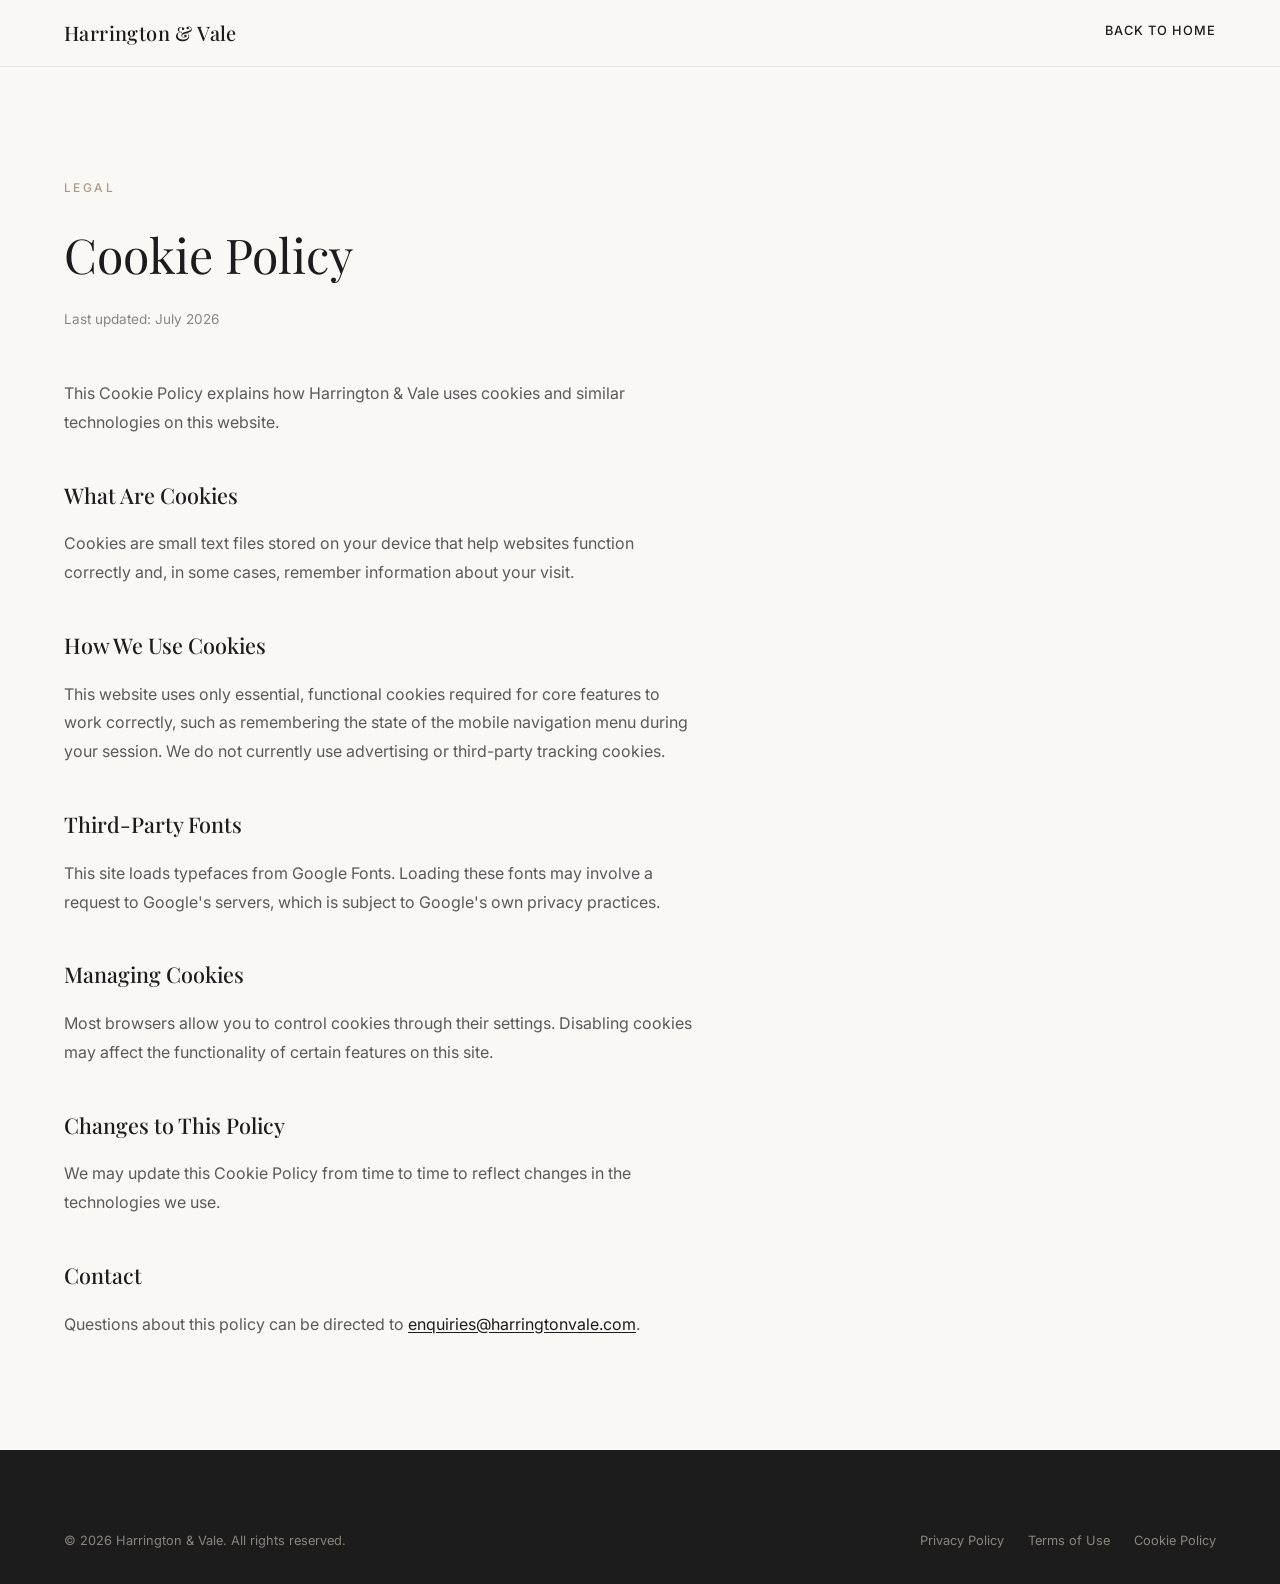
==== cookies.html @ ff59004f "update" ====
<!DOCTYPE html>
<html lang="en">
<head>
    <meta charset="UTF-8">
    <meta name="viewport" content="width=device-width, initial-scale=1.0">
    <title>Cookie Policy — Harrington & Vale</title>
    <meta name="description" content="How Harrington & Vale uses cookies on this website.">
    <link rel="preconnect" href="https://fonts.googleapis.com">
    <link rel="preconnect" href="https://fonts.gstatic.com" crossorigin>
    <link href="https://fonts.googleapis.com/css2?family=Playfair+Display:ital,wght@0,400;0,500;0,600;0,700;1,400;1,500&family=Inter:wght@300;400;500;600&display=swap" rel="stylesheet">
    <link rel="stylesheet" href="styles.css">
</head>
<body>

    <a href="#legal-content" class="skip-link">Skip to content</a>

    <header class="site-header scrolled" style="position: static;">
        <div class="header-inner">
            <a href="index.html" class="wordmark" style="color: var(--color-charcoal);">Harrington & Vale</a>
            <nav class="main-nav">
                <a href="index.html" class="nav-link" style="color: var(--color-charcoal);">Back to Home</a>
            </nav>
        </div>
    </header>

    <main id="legal-content" class="legal-page">
        <div class="container">
            <p class="section-label">Legal</p>
            <h1 class="legal-title">Cookie Policy</h1>
            <p class="legal-updated">Last updated: July 2026</p>

            <div class="legal-body">
                <p>This Cookie Policy explains how Harrington & Vale uses cookies and similar technologies on this website.</p>

                <h2>What Are Cookies</h2>
                <p>Cookies are small text files stored on your device that help websites function correctly and, in some cases, remember information about your visit.</p>

                <h2>How We Use Cookies</h2>
                <p>This website uses only essential, functional cookies required for core features to work correctly, such as remembering the state of the mobile navigation menu during your session. We do not currently use advertising or third-party tracking cookies.</p>

                <h2>Third-Party Fonts</h2>
                <p>This site loads typefaces from Google Fonts. Loading these fonts may involve a request to Google's servers, which is subject to Google's own privacy practices.</p>

                <h2>Managing Cookies</h2>
                <p>Most browsers allow you to control cookies through their settings. Disabling cookies may affect the functionality of certain features on this site.</p>

                <h2>Changes to This Policy</h2>
                <p>We may update this Cookie Policy from time to time to reflect changes in the technologies we use.</p>

                <h2>Contact</h2>
                <p>Questions about this policy can be directed to <a href="mailto:enquiries@harringtonvale.com">enquiries@harringtonvale.com</a>.</p>
            </div>
        </div>
    </main>

    <footer class="site-footer">
        <div class="container">
            <div class="footer-bottom" style="border-top: none; padding-top: 0;">
                <p>&copy; <span id="currentYear">2026</span> Harrington & Vale. All rights reserved.</p>
                <div class="footer-legal">
                    <a href="privacy.html">Privacy Policy</a>
                    <a href="terms.html">Terms of Use</a>
                    <a href="cookies.html">Cookie Policy</a>
                </div>
            </div>
        </div>
    </footer>

    <script>
        document.getElementById('currentYear').textContent = new Date().getFullYear();
    </script>
</body>
</html>
---- styles.css ----
/* ============================================
   HARRINGTON & VALE — STYLESHEET
   ============================================ */

/* ---- CSS Variables ---- */
:root {
    --color-ivory: #FAF8F5;
    --color-cream: #F5F1EB;
    --color-warm-white: #FDFCFA;
    --color-stone: #E8E2D8;
    --color-taupe: #D4CFC6;
    --color-charcoal: #1C1C1C;
    --color-dark: #2A2A2A;
    --color-medium: #5A5A5A;
    --color-light-text: #8A8580;
    --color-accent: #A89B8C;
    --color-accent-muted: #C4B8A8;
    --color-border: #E0DAD2;
    --color-border-light: #EBE6DF;

    --font-serif: 'Playfair Display', Georgia, 'Times New Roman', serif;
    --font-sans: 'Inter', -apple-system, BlinkMacSystemFont, 'Segoe UI', Roboto, sans-serif;

    --transition-fast: 0.2s ease;
    --transition-medium: 0.35s ease;
    --transition-slow: 0.6s cubic-bezier(0.25, 0.46, 0.45, 0.94);
    --transition-reveal: 0.8s cubic-bezier(0.25, 0.46, 0.45, 0.94);

    --container-max: 1280px;
    --container-padding: clamp(1.5rem, 5vw, 4rem);
}

/* ---- Reset & Base ---- */
*, *::before, *::after {
    margin: 0;
    padding: 0;
    box-sizing: border-box;
}

html {
    scroll-behavior: smooth;
    font-size: 16px;
    -webkit-font-smoothing: antialiased;
    -moz-osx-font-smoothing: grayscale;
}

body {
    font-family: var(--font-sans);
    font-weight: 400;
    font-size: 1rem;
    line-height: 1.7;
    color: var(--color-dark);
    background-color: var(--color-ivory);
    overflow-x: hidden;
}

img {
    max-width: 100%;
    height: auto;
    display: block;
}

a {
    color: inherit;
    text-decoration: none;
}

ul, ol {
    list-style: none;
}

button {
    font-family: inherit;
    cursor: pointer;
    border: none;
    background: none;
}

/* ---- Accessibility ---- */
.skip-link {
    position: fixed;
    top: -60px;
    left: 1rem;
    z-index: 2000;
    background: var(--color-charcoal);
    color: var(--color-warm-white);
    padding: 0.85rem 1.5rem;
    font-size: 0.85rem;
    font-weight: 500;
    letter-spacing: 0.05em;
    transition: top var(--transition-fast);
}

.skip-link:focus {
    top: 1rem;
}

a:focus-visible,
button:focus-visible,
input:focus-visible,
select:focus-visible,
textarea:focus-visible {
    outline: 2px solid var(--color-accent);
    outline-offset: 3px;
}

/* ---- Utility ---- */
.container {
    width: 100%;
    max-width: var(--container-max);
    margin: 0 auto;
    padding: 0 var(--container-padding);
}

.reveal {
    opacity: 0;
    transform: translateY(30px);
    transition: opacity var(--transition-reveal), transform var(--transition-reveal);
}

.reveal.visible {
    opacity: 1;
    transform: translateY(0);
}

.section-label {
    font-family: var(--font-sans);
    font-size: 0.75rem;
    font-weight: 500;
    letter-spacing: 0.2em;
    text-transform: uppercase;
    color: var(--color-accent);
    margin-bottom: 1rem;
}

.section-header {
    margin-bottom: 4rem;
}

.section-title {
    font-family: var(--font-serif);
    font-size: clamp(2rem, 4vw, 3rem);
    font-weight: 400;
    line-height: 1.2;
    color: var(--color-charcoal);
}

.section-disclosure {
    font-size: 0.85rem;
    color: var(--color-light-text);
    margin-top: 1rem;
    max-width: 40ch;
}

/* ---- Buttons ---- */
.btn {
    display: inline-flex;
    align-items: center;
    justify-content: center;
    padding: 1rem 2.5rem;
    font-family: var(--font-sans);
    font-size: 0.85rem;
    font-weight: 500;
    letter-spacing: 0.05em;
    text-transform: uppercase;
    transition: all var(--transition-medium);
    cursor: pointer;
}

.btn-primary {
    background-color: var(--color-charcoal);
    color: var(--color-warm-white);
    border: 1px solid var(--color-charcoal);
}

.btn-primary:hover {
    background-color: var(--color-dark);
    transform: translateY(-2px);
}

.btn-secondary {
    background-color: transparent;
    color: var(--color-warm-white);
    border: 1px solid rgba(255,255,255,0.4);
}

.btn-secondary:hover {
    background-color: rgba(255,255,255,0.1);
    border-color: rgba(255,255,255,0.7);
}

.btn-full {
    width: 100%;
}

/* ============================================
   HEADER
   ============================================ */
.site-header {
    position: fixed;
    top: 0;
    left: 0;
    width: 100%;
    z-index: 1000;
    padding: 1.5rem 0;
    transition: all var(--transition-medium);
    background: transparent;
}

.site-header.scrolled {
    background: rgba(250, 248, 245, 0.95);
    backdrop-filter: blur(12px);
    -webkit-backdrop-filter: blur(12px);
    box-shadow: 0 1px 0 var(--color-border-light);
    padding: 1rem 0;
}

.site-header.scrolled .wordmark,
.site-header.scrolled .nav-link {
    color: var(--color-charcoal);
}

.site-header.scrolled .nav-cta {
    border-color: var(--color-charcoal);
    color: var(--color-charcoal);
}

.site-header.scrolled .nav-cta:hover {
    background: var(--color-charcoal);
    color: var(--color-warm-white);
}

.site-header.scrolled .hamburger span {
    background: var(--color-charcoal);
}

.header-inner {
    max-width: var(--container-max);
    margin: 0 auto;
    padding: 0 var(--container-padding);
    display: flex;
    align-items: center;
    justify-content: space-between;
}

.wordmark {
    font-family: var(--font-serif);
    font-size: 1.25rem;
    font-weight: 500;
    color: var(--color-warm-white);
    letter-spacing: 0.02em;
    transition: color var(--transition-medium);
    z-index: 1001;
}

.main-nav {
    display: flex;
    align-items: center;
    gap: 2.5rem;
}

.nav-link {
    font-size: 0.8rem;
    font-weight: 500;
    letter-spacing: 0.08em;
    text-transform: uppercase;
    color: var(--color-warm-white);
    position: relative;
    transition: color var(--transition-medium);
    padding-bottom: 0.25rem;
}

.nav-link::after {
    content: '';
    position: absolute;
    bottom: 0;
    left: 0;
    width: 0;
    height: 1px;
    background: currentColor;
    transition: width var(--transition-medium);
}

.nav-link:hover::after {
    width: 100%;
}

.nav-cta {
    font-size: 0.75rem;
    font-weight: 500;
    letter-spacing: 0.08em;
    text-transform: uppercase;
    color: var(--color-warm-white);
    border: 1px solid rgba(255,255,255,0.4);
    padding: 0.75rem 1.5rem;
    transition: all var(--transition-medium);
}

.nav-cta:hover {
    background: var(--color-warm-white);
    color: var(--color-charcoal);
    border-color: var(--color-warm-white);
}

/* Hamburger */
.hamburger {
    display: none;
    flex-direction: column;
    gap: 5px;
    z-index: 1001;
    padding: 0.5rem;
}

.hamburger span {
    display: block;
    width: 24px;
    height: 1.5px;
    background: var(--color-warm-white);
    transition: all var(--transition-medium);
}

.hamburger.active span:nth-child(1) {
    transform: rotate(45deg) translate(4px, 5px);
}

.hamburger.active span:nth-child(2) {
    opacity: 0;
}

.hamburger.active span:nth-child(3) {
    transform: rotate(-45deg) translate(4px, -5px);
}

/* Mobile Nav */
@media (max-width: 900px) {
    .hamburger {
        display: flex;
    }

    .main-nav {
        position: fixed;
        top: 0;
        right: -100%;
        width: 100%;
        height: 100vh;
        background: var(--color-ivory);
        flex-direction: column;
        justify-content: center;
        align-items: center;
        gap: 2rem;
        transition: right var(--transition-medium);
    }

    .main-nav.open {
        right: 0;
    }

    .main-nav .nav-link {
        color: var(--color-charcoal);
        font-size: 1.1rem;
    }

    .main-nav .nav-cta {
        color: var(--color-charcoal);
        border-color: var(--color-charcoal);
        margin-top: 1rem;
    }
}

/* ============================================
   HERO
   ============================================ */
.hero {
    position: relative;
    min-height: 100vh;
    display: flex;
    align-items: center;
    overflow: hidden;
}

.hero-image {
    position: absolute;
    inset: 0;
    z-index: 0;
}

.hero-image img {
    width: 100%;
    height: 100%;
    object-fit: cover;
    object-position: center;
}

.hero-overlay {
    position: absolute;
    inset: 0;
    background: linear-gradient(
        to right,
        rgba(28, 28, 28, 0.75) 0%,
        rgba(28, 28, 28, 0.5) 50%,
        rgba(28, 28, 28, 0.3) 100%
    );
}

.hero-content {
    position: relative;
    z-index: 1;
    max-width: var(--container-max);
    margin: 0 auto;
    padding: 0 var(--container-padding);
    padding-top: 6rem;
    width: 100%;
}

.hero-label {
    font-size: 0.75rem;
    font-weight: 500;
    letter-spacing: 0.3em;
    text-transform: uppercase;
    color: var(--color-accent-muted);
    margin-bottom: 1.5rem;
}

.hero-headline {
    font-family: var(--font-serif);
    font-size: clamp(2.5rem, 6vw, 5rem);
    font-weight: 400;
    line-height: 1.1;
    color: var(--color-warm-white);
    max-width: 800px;
    margin-bottom: 1.5rem;
}

.hero-headline em {
    font-style: italic;
    color: var(--color-accent-muted);
}

.hero-subtext {
    font-size: 1.1rem;
    font-weight: 300;
    line-height: 1.8;
    color: rgba(255,255,255,0.75);
    max-width: 560px;
    margin-bottom: 2.5rem;
}

.hero-actions {
    display: flex;
    gap: 1rem;
    flex-wrap: wrap;
}

/* ============================================
   FIRM STATEMENT
   ============================================ */
.firm-statement {
    padding: 8rem 0;
    background: var(--color-cream);
}

.statement-grid {
    display: grid;
    grid-template-columns: 1fr 1fr;
    gap: 4rem;
    align-items: start;
}

.statement-text {
    position: relative;
}

.statement-text::before {
    content: '01';
    position: absolute;
    top: -2.5rem;
    left: -0.5rem;
    font-family: var(--font-serif);
    font-size: 9rem;
    font-weight: 400;
    color: var(--color-charcoal);
    opacity: 0.045;
    line-height: 1;
    pointer-events: none;
    z-index: -1;
}

.statement-headline {
    font-family: var(--font-serif);
    font-size: clamp(2rem, 4vw, 3.5rem);
    font-weight: 400;
    line-height: 1.2;
    color: var(--color-charcoal);
    margin-bottom: 2rem;
}

.statement-body p {
    font-size: 1.05rem;
    line-height: 1.8;
    color: var(--color-medium);
    margin-bottom: 1.25rem;
}

.statement-visual {
    position: relative;
    overflow: hidden;
    margin-top: 3rem;
}

.statement-visual img {
    width: 100%;
    height: 100%;
    object-fit: cover;
    aspect-ratio: 4/5;
    transition: transform var(--transition-slow);
}

.statement-visual:hover img {
    transform: scale(1.03);
}

@media (max-width: 900px) {
    .statement-grid {
        grid-template-columns: 1fr;
        gap: 3rem;
    }

    .statement-visual {
        margin-top: 0;
    }

    .statement-visual img {
        aspect-ratio: 16/9;
    }
}

/* ============================================
   PRACTICE AREAS
   ============================================ */
.practice-areas {
    padding: 8rem 0;
    background: var(--color-ivory);
}

.practice-list {
    border-top: 1px solid var(--color-border);
}

.practice-item {
    display: grid;
    grid-template-columns: 60px 1fr 40px;
    gap: 2rem;
    align-items: center;
    padding: 2rem 0;
    border-bottom: 1px solid var(--color-border);
    cursor: pointer;
    transition: all var(--transition-medium);
}

.practice-item:hover {
    padding-left: 1rem;
    background: var(--color-warm-white);
}

.practice-number {
    font-family: var(--font-serif);
    font-size: 0.9rem;
    font-weight: 500;
    color: var(--color-light-text);
    letter-spacing: 0.05em;
}

.practice-content h3 {
    font-family: var(--font-serif);
    font-size: 1.5rem;
    font-weight: 400;
    color: var(--color-charcoal);
    margin-bottom: 0.5rem;
    transition: color var(--transition-medium);
}

.practice-item:hover .practice-content h3 {
    color: var(--color-accent);
}

.practice-content p {
    font-size: 0.95rem;
    color: var(--color-medium);
    line-height: 1.6;
    max-width: 600px;
}

.practice-arrow {
    color: var(--color-light-text);
    transition: all var(--transition-medium);
    opacity: 0;
    transform: translateX(-10px);
}

.practice-item:hover .practice-arrow {
    opacity: 1;
    transform: translateX(0);
    color: var(--color-accent);
}

@media (max-width: 700px) {
    .practice-item {
        grid-template-columns: 40px 1fr;
        gap: 1rem;
    }

    .practice-arrow {
        display: none;
    }
}

/* ============================================
   WHY HARRINGTON & VALE
   ============================================ */
.why-us {
    padding: 9rem 0;
    background: var(--color-charcoal);
}

.why-us .section-label {
    color: var(--color-accent-muted);
}

.why-us .section-title {
    color: var(--color-warm-white);
}

.principles-grid {
    display: grid;
    grid-template-columns: repeat(4, 1fr);
    gap: 3rem;
}

.principle {
    text-align: left;
    padding: 0 2rem 0 0;
    position: relative;
}

.principle:not(:last-child)::after {
    content: '';
    position: absolute;
    right: -1.5rem;
    top: 20%;
    height: 60%;
    width: 1px;
    background: rgba(255, 255, 255, 0.1);
}

.principle-letter {
    display: block;
    font-family: var(--font-serif);
    font-style: italic;
    font-size: clamp(3.5rem, 6vw, 5.5rem);
    font-weight: 400;
    color: var(--color-accent-muted);
    line-height: 1;
    margin-bottom: 1.5rem;
    opacity: 0.85;
}

.principle h3 {
    font-family: var(--font-serif);
    font-size: 1.5rem;
    font-weight: 400;
    color: var(--color-warm-white);
    margin-bottom: 1rem;
}

.principle p {
    font-size: 0.95rem;
    line-height: 1.7;
    color: var(--color-taupe);
}

@media (max-width: 900px) {
    .principles-grid {
        grid-template-columns: repeat(2, 1fr);
        gap: 2rem;
    }

    .principle:not(:last-child)::after {
        display: none;
    }
}

@media (max-width: 600px) {
    .principles-grid {
        grid-template-columns: 1fr;
    }
}

/* ============================================
   ATTORNEYS
   ============================================ */
.attorneys {
    padding: 8rem 0;
    background: var(--color-ivory);
}

.attorneys-grid {
    display: grid;
    grid-template-columns: repeat(4, 1fr);
    gap: 2rem;
}

.attorney-profile {
    text-align: center;
}

.attorney-image {
    overflow: hidden;
    margin-bottom: 1.5rem;
    position: relative;
}

.attorney-image::after {
    content: '';
    position: absolute;
    inset: 0;
    background: linear-gradient(to top, rgba(28,28,28,0.15), transparent 50%);
    opacity: 0;
    transition: opacity var(--transition-medium);
}

.attorney-profile:hover .attorney-image::after {
    opacity: 1;
}

.attorney-image img {
    width: 100%;
    aspect-ratio: 3/4;
    object-fit: cover;
    filter: grayscale(20%);
    transition: all var(--transition-slow);
}

.attorney-profile:hover .attorney-image img {
    filter: grayscale(0%);
    transform: scale(1.03);
}

.attorney-info h3 {
    font-family: var(--font-serif);
    font-size: 1.25rem;
    font-weight: 500;
    color: var(--color-charcoal);
    margin-bottom: 0.25rem;
}

.attorney-position {
    font-size: 0.8rem;
    font-weight: 500;
    letter-spacing: 0.1em;
    text-transform: uppercase;
    color: var(--color-accent);
    margin-bottom: 0.5rem;
}

.attorney-focus {
    font-size: 0.9rem;
    color: var(--color-medium);
}

@media (max-width: 900px) {
    .attorneys-grid {
        grid-template-columns: repeat(2, 1fr);
    }
}

@media (max-width: 500px) {
    .attorneys-grid {
        grid-template-columns: 1fr;
        max-width: 320px;
        margin: 0 auto;
    }
}

/* ============================================
   SELECTED MATTERS
   ============================================ */
.selected-matters {
    padding: 8rem 0;
    background: var(--color-cream);
}

.matters-list {
    display: grid;
    grid-template-columns: repeat(2, 1fr);
    gap: 3rem;
}

.matter {
    padding: 2.5rem;
    background: var(--color-warm-white);
    border: 1px solid var(--color-border-light);
    transition: all var(--transition-medium);
}

.matter:hover {
    border-color: var(--color-border);
    box-shadow: 0 4px 20px rgba(0,0,0,0.04);
    transform: translateY(-4px);
}

.matter-meta {
    display: flex;
    gap: 1rem;
    margin-bottom: 1.25rem;
    align-items: center;
}

.matter-type {
    font-size: 0.7rem;
    font-weight: 500;
    letter-spacing: 0.15em;
    text-transform: uppercase;
    color: var(--color-accent);
    border: 1px solid var(--color-border);
    padding: 0.35rem 0.75rem;
}

.matter-year {
    font-size: 0.8rem;
    color: var(--color-light-text);
}

.matter h3 {
    font-family: var(--font-serif);
    font-size: 1.35rem;
    font-weight: 400;
    color: var(--color-charcoal);
    margin-bottom: 1rem;
    line-height: 1.3;
}

.matter p {
    font-size: 0.95rem;
    line-height: 1.7;
    color: var(--color-medium);
}

@media (max-width: 800px) {
    .matters-list {
        grid-template-columns: 1fr;
    }
}

/* ============================================
   INSIGHTS
   ============================================ */
.insights {
    padding: 8rem 0;
    background: var(--color-ivory);
}

.insights-grid {
    display: grid;
    grid-template-columns: repeat(2, 1fr);
    gap: 2.5rem;
}

.insight-card {
    display: grid;
    grid-template-columns: 200px 1fr;
    gap: 1.5rem;
    background: var(--color-warm-white);
    border: 1px solid var(--color-border-light);
    overflow: hidden;
    transition: all var(--transition-medium);
}

.insight-card:hover {
    border-color: var(--color-border);
    box-shadow: 0 4px 24px rgba(0,0,0,0.04);
}

.insight-image {
    overflow: hidden;
}

.insight-image img {
    width: 100%;
    height: 100%;
    object-fit: cover;
    transition: transform var(--transition-slow);
}

.insight-card:hover .insight-image img {
    transform: scale(1.05);
}

.insight-content {
    padding: 1.5rem 1.5rem 1.5rem 0;
    display: flex;
    flex-direction: column;
    justify-content: center;
}

.insight-category {
    font-size: 0.7rem;
    font-weight: 500;
    letter-spacing: 0.15em;
    text-transform: uppercase;
    color: var(--color-accent);
    margin-bottom: 0.75rem;
}

.insight-content h3 {
    font-family: var(--font-serif);
    font-size: 1.15rem;
    font-weight: 500;
    color: var(--color-charcoal);
    margin-bottom: 0.75rem;
    line-height: 1.3;
}

.insight-content p {
    font-size: 0.9rem;
    line-height: 1.6;
    color: var(--color-medium);
    margin-bottom: 1rem;
}

.insight-link {
    font-size: 0.8rem;
    font-weight: 500;
    letter-spacing: 0.05em;
    text-transform: uppercase;
    color: var(--color-charcoal);
    display: inline-flex;
    align-items: center;
    gap: 0.5rem;
    transition: color var(--transition-medium);
}

.insight-link:hover {
    color: var(--color-accent);
}

.insight-link span {
    transition: transform var(--transition-medium);
}

.insight-link:hover span {
    transform: translateX(4px);
}

@media (max-width: 900px) {
    .insights-grid {
        grid-template-columns: 1fr;
    }

    .insight-card {
        grid-template-columns: 160px 1fr;
    }
}

@media (max-width: 600px) {
    .insight-card {
        grid-template-columns: 1fr;
    }

    .insight-image {
        height: 180px;
    }

    .insight-content {
        padding: 1.5rem;
    }
}

/* ============================================
   TESTIMONIALS
   ============================================ */
.testimonials {
    padding: 8rem 0;
    background: var(--color-stone);
}

.testimonials-slider {
    max-width: 800px;
    margin: 0 auto;
    text-align: center;
}

.testimonials-track {
    position: relative;
    min-height: 280px;
}

.testimonial {
    position: absolute;
    top: 0;
    left: 0;
    width: 100%;
    opacity: 0;
    transform: translateX(30px);
    transition: all var(--transition-slow);
    pointer-events: none;
}

.testimonial.active {
    opacity: 1;
    transform: translateX(0);
    pointer-events: all;
}

.testimonial blockquote {
    font-family: var(--font-serif);
    font-size: clamp(1.25rem, 3vw, 1.75rem);
    font-weight: 400;
    font-style: italic;
    line-height: 1.5;
    color: var(--color-charcoal);
    margin-bottom: 2rem;
}

.testimonial cite {
    display: flex;
    flex-direction: column;
    gap: 0.25rem;
    font-style: normal;
}

.testimonial-name {
    font-family: var(--font-sans);
    font-size: 0.9rem;
    font-weight: 500;
    color: var(--color-charcoal);
    letter-spacing: 0.02em;
}

.testimonial-role {
    font-size: 0.85rem;
    color: var(--color-medium);
}

.testimonials-nav {
    display: flex;
    justify-content: center;
    gap: 0.75rem;
    margin-top: 3rem;
}

.testimonial-dot {
    width: 8px;
    height: 8px;
    border-radius: 50%;
    background: var(--color-taupe);
    transition: all var(--transition-medium);
    cursor: pointer;
}

.testimonial-dot.active {
    background: var(--color-charcoal);
    transform: scale(1.2);
}

/* ============================================
   OFFICES
   ============================================ */
.offices {
    padding: 8rem 0;
    background: var(--color-ivory);
}

.offices-grid {
    display: grid;
    grid-template-columns: repeat(3, 1fr);
    gap: 2rem;
}

.office {
    background: var(--color-warm-white);
    border: 1px solid var(--color-border-light);
    overflow: hidden;
    transition: all var(--transition-medium);
}

.office:hover {
    border-color: var(--color-border);
    box-shadow: 0 4px 20px rgba(0,0,0,0.04);
}

.office-image {
    overflow: hidden;
    height: 220px;
}

.office-image img {
    width: 100%;
    height: 100%;
    object-fit: cover;
    transition: transform var(--transition-slow);
}

.office:hover .office-image img {
    transform: scale(1.05);
}

.office-details {
    padding: 1.75rem;
}

.office-details h3 {
    font-family: var(--font-serif);
    font-size: 1.35rem;
    font-weight: 400;
    color: var(--color-charcoal);
    margin-bottom: 1rem;
}

.office-details address {
    font-style: normal;
    font-size: 0.9rem;
    line-height: 1.7;
    color: var(--color-medium);
    margin-bottom: 1rem;
}

.office-phone {
    font-size: 0.9rem;
    font-weight: 500;
    color: var(--color-charcoal);
    transition: color var(--transition-medium);
}

.office-phone:hover {
    color: var(--color-accent);
}

@media (max-width: 900px) {
    .offices-grid {
        grid-template-columns: 1fr;
        max-width: 500px;
        margin: 0 auto;
    }
}

/* ============================================
   CONTACT
   ============================================ */
.contact {
    padding: 8rem 0;
    background: var(--color-cream);
}

.contact-grid {
    display: grid;
    grid-template-columns: 1fr 1.2fr;
    gap: 5rem;
    align-items: start;
}

.contact-info h2 {
    font-family: var(--font-serif);
    font-size: clamp(2rem, 4vw, 3rem);
    font-weight: 400;
    color: var(--color-charcoal);
    margin-bottom: 1.5rem;
    line-height: 1.2;
}

.contact-lead {
    font-size: 1.05rem;
    line-height: 1.8;
    color: var(--color-medium);
    margin-bottom: 3rem;
}

.contact-details {
    display: flex;
    flex-direction: column;
    gap: 1.5rem;
}

.contact-detail {
    display: flex;
    flex-direction: column;
    gap: 0.25rem;
}

.detail-label {
    font-size: 0.7rem;
    font-weight: 500;
    letter-spacing: 0.15em;
    text-transform: uppercase;
    color: var(--color-light-text);
}

.contact-detail a {
    font-size: 1rem;
    color: var(--color-charcoal);
    transition: color var(--transition-medium);
}

.contact-detail a:hover {
    color: var(--color-accent);
}

/* Contact Form */
.contact-form-wrapper {
    background: var(--color-warm-white);
    border: 1px solid var(--color-border-light);
    padding: 3rem;
}

.contact-form {
    display: flex;
    flex-direction: column;
    gap: 1.5rem;
}

.form-row {
    display: grid;
    grid-template-columns: 1fr 1fr;
    gap: 1.5rem;
}

.form-group {
    display: flex;
    flex-direction: column;
    gap: 0.5rem;
}

.form-group label {
    font-size: 0.75rem;
    font-weight: 500;
    letter-spacing: 0.1em;
    text-transform: uppercase;
    color: var(--color-light-text);
}

.form-group input,
.form-group select,
.form-group textarea {
    font-family: var(--font-sans);
    font-size: 0.95rem;
    padding: 0.875rem 1rem;
    border: 1px solid var(--color-border);
    background: var(--color-ivory);
    color: var(--color-charcoal);
    transition: all var(--transition-medium);
    outline: none;
    width: 100%;
}

.form-group input:focus,
.form-group select:focus,
.form-group textarea:focus {
    border-color: var(--color-accent);
    background: var(--color-warm-white);
}

.form-group input.has-error,
.form-group select.has-error,
.form-group textarea.has-error {
    border-color: #b3453f;
}

.form-error {
    font-size: 0.8rem;
    color: #b3453f;
    min-height: 1em;
}

.form-honeypot {
    position: absolute;
    left: -9999px;
    width: 1px;
    height: 1px;
    overflow: hidden;
}

.form-status {
    font-size: 0.9rem;
    padding: 0.85rem 1rem;
    text-align: center;
    border: 1px solid transparent;
}

.form-status-success {
    color: #3f5f3f;
    background: rgba(63, 95, 63, 0.08);
    border-color: rgba(63, 95, 63, 0.25);
}

.form-status-error {
    color: #8a3833;
    background: rgba(179, 69, 63, 0.08);
    border-color: rgba(179, 69, 63, 0.25);
}

.form-group input::placeholder,
.form-group textarea::placeholder {
    color: var(--color-taupe);
}

.form-group select {
    appearance: none;
    background-image: url("data:image/svg+xml,%3Csvg width='12' height='8' viewBox='0 0 12 8' fill='none' xmlns='http://www.w3.org/2000/svg'%3E%3Cpath d='M1 1.5L6 6.5L11 1.5' stroke='%238A8580' stroke-width='1.5' stroke-linecap='round' stroke-linejoin='round'/%3E%3C/svg%3E");
    background-repeat: no-repeat;
    background-position: right 1rem center;
    padding-right: 2.5rem;
}

.form-group textarea {
    resize: vertical;
    min-height: 120px;
}

.form-note {
    font-size: 0.8rem;
    color: var(--color-light-text);
    text-align: center;
    margin-top: 0.5rem;
}

@media (max-width: 900px) {
    .contact-grid {
        grid-template-columns: 1fr;
        gap: 3rem;
    }

    .contact-form-wrapper {
        padding: 2rem;
    }
}

@media (max-width: 500px) {
    .form-row {
        grid-template-columns: 1fr;
    }
}

/* ============================================
   FOOTER
   ============================================ */
.site-footer {
    padding: 5rem 0 2rem;
    background: var(--color-charcoal);
    color: var(--color-taupe);
}

.footer-grid {
    display: grid;
    grid-template-columns: 2fr 1fr 1.5fr 1.5fr;
    gap: 3rem;
    padding-bottom: 4rem;
    border-bottom: 1px solid rgba(255,255,255,0.08);
    margin-bottom: 2rem;
}

.footer-wordmark {
    font-family: var(--font-serif);
    font-size: 1.5rem;
    font-weight: 500;
    color: var(--color-warm-white);
    display: inline-block;
    margin-bottom: 1rem;
}

.footer-tagline {
    font-size: 0.95rem;
    line-height: 1.6;
    color: var(--color-light-text);
    max-width: 280px;
}

.footer-nav h4,
.footer-practice h4,
.footer-contact h4 {
    font-family: var(--font-sans);
    font-size: 0.75rem;
    font-weight: 500;
    letter-spacing: 0.15em;
    text-transform: uppercase;
    color: var(--color-warm-white);
    margin-bottom: 1.5rem;
}

.footer-nav ul,
.footer-practice ul,
.footer-contact ul {
    display: flex;
    flex-direction: column;
    gap: 0.75rem;
}

.footer-nav a,
.footer-practice a,
.footer-contact a {
    font-size: 0.9rem;
    color: var(--color-taupe);
    transition: color var(--transition-medium);
}

.footer-nav a:hover,
.footer-practice a:hover,
.footer-contact a:hover {
    color: var(--color-warm-white);
}

.footer-social {
    display: flex;
    gap: 1rem;
    margin-top: 1.5rem;
}

.footer-social a {
    color: var(--color-taupe);
    transition: color var(--transition-medium);
}

.footer-social a:hover {
    color: var(--color-warm-white);
}

.footer-bottom {
    display: flex;
    justify-content: space-between;
    align-items: center;
    flex-wrap: wrap;
    gap: 1rem;
}

.footer-bottom p {
    font-size: 0.8rem;
    color: var(--color-light-text);
}

.footer-legal {
    display: flex;
    gap: 1.5rem;
}

.footer-legal a {
    font-size: 0.8rem;
    color: var(--color-light-text);
    transition: color var(--transition-medium);
}

.footer-legal a:hover {
    color: var(--color-warm-white);
}

@media (max-width: 900px) {
    .footer-grid {
        grid-template-columns: repeat(2, 1fr);
    }
}

@media (max-width: 600px) {
    .footer-grid {
        grid-template-columns: 1fr;
        gap: 2rem;
    }

    .footer-bottom {
        flex-direction: column;
        text-align: center;
    }
}

/* ============================================
   ARTICLE MODAL
   ============================================ */
.article-modal {
    position: fixed;
    inset: 0;
    z-index: 2000;
    display: flex;
    align-items: center;
    justify-content: center;
    padding: 1.5rem;
}

.article-modal[hidden] {
    display: none;
}

.article-modal-backdrop {
    position: absolute;
    inset: 0;
    background: rgba(28, 28, 28, 0.55);
    backdrop-filter: blur(2px);
}

.article-modal-panel {
    position: relative;
    max-width: 640px;
    width: 100%;
    max-height: 85vh;
    overflow-y: auto;
    background: var(--color-warm-white);
    padding: 3.5rem 3rem;
    box-shadow: 0 24px 60px rgba(0, 0, 0, 0.25);
}

.article-modal-close {
    position: absolute;
    top: 1.25rem;
    right: 1.25rem;
    color: var(--color-medium);
    padding: 0.5rem;
    transition: color var(--transition-fast);
}

.article-modal-close:hover {
    color: var(--color-charcoal);
}

.article-modal-category {
    display: block;
    font-size: 0.7rem;
    font-weight: 500;
    letter-spacing: 0.15em;
    text-transform: uppercase;
    color: var(--color-accent);
    margin-bottom: 1rem;
}

.article-modal-title {
    font-family: var(--font-serif);
    font-size: clamp(1.5rem, 3vw, 2rem);
    font-weight: 500;
    color: var(--color-charcoal);
    line-height: 1.25;
    margin-bottom: 1.75rem;
}

.article-modal-body p {
    font-size: 0.98rem;
    line-height: 1.8;
    color: var(--color-medium);
    margin-bottom: 1.25rem;
}

.article-modal-body p:last-child {
    margin-bottom: 0;
}

@media (max-width: 600px) {
    .article-modal-panel {
        padding: 2.5rem 1.5rem;
        max-height: 90vh;
    }
}

/* ============================================
   LEGAL PAGES (privacy / terms / cookies)
   ============================================ */
.legal-page {
    padding: 7rem 0 6rem;
    max-width: 760px;
}

.legal-page .container {
    max-width: 760px;
}

.legal-title {
    font-family: var(--font-serif);
    font-size: clamp(2rem, 4vw, 3rem);
    font-weight: 400;
    color: var(--color-charcoal);
    margin-bottom: 0.75rem;
}

.legal-updated {
    font-size: 0.85rem;
    color: var(--color-light-text);
    margin-bottom: 3rem;
}

.legal-body h2 {
    font-family: var(--font-serif);
    font-size: 1.35rem;
    font-weight: 500;
    color: var(--color-charcoal);
    margin: 2.5rem 0 1rem;
}

.legal-body p {
    font-size: 1rem;
    line-height: 1.8;
    color: var(--color-medium);
    margin-bottom: 1rem;
}

.legal-body a {
    color: var(--color-charcoal);
    text-decoration: underline;
    text-underline-offset: 2px;
}

.legal-body a:hover {
    color: var(--color-accent);
}
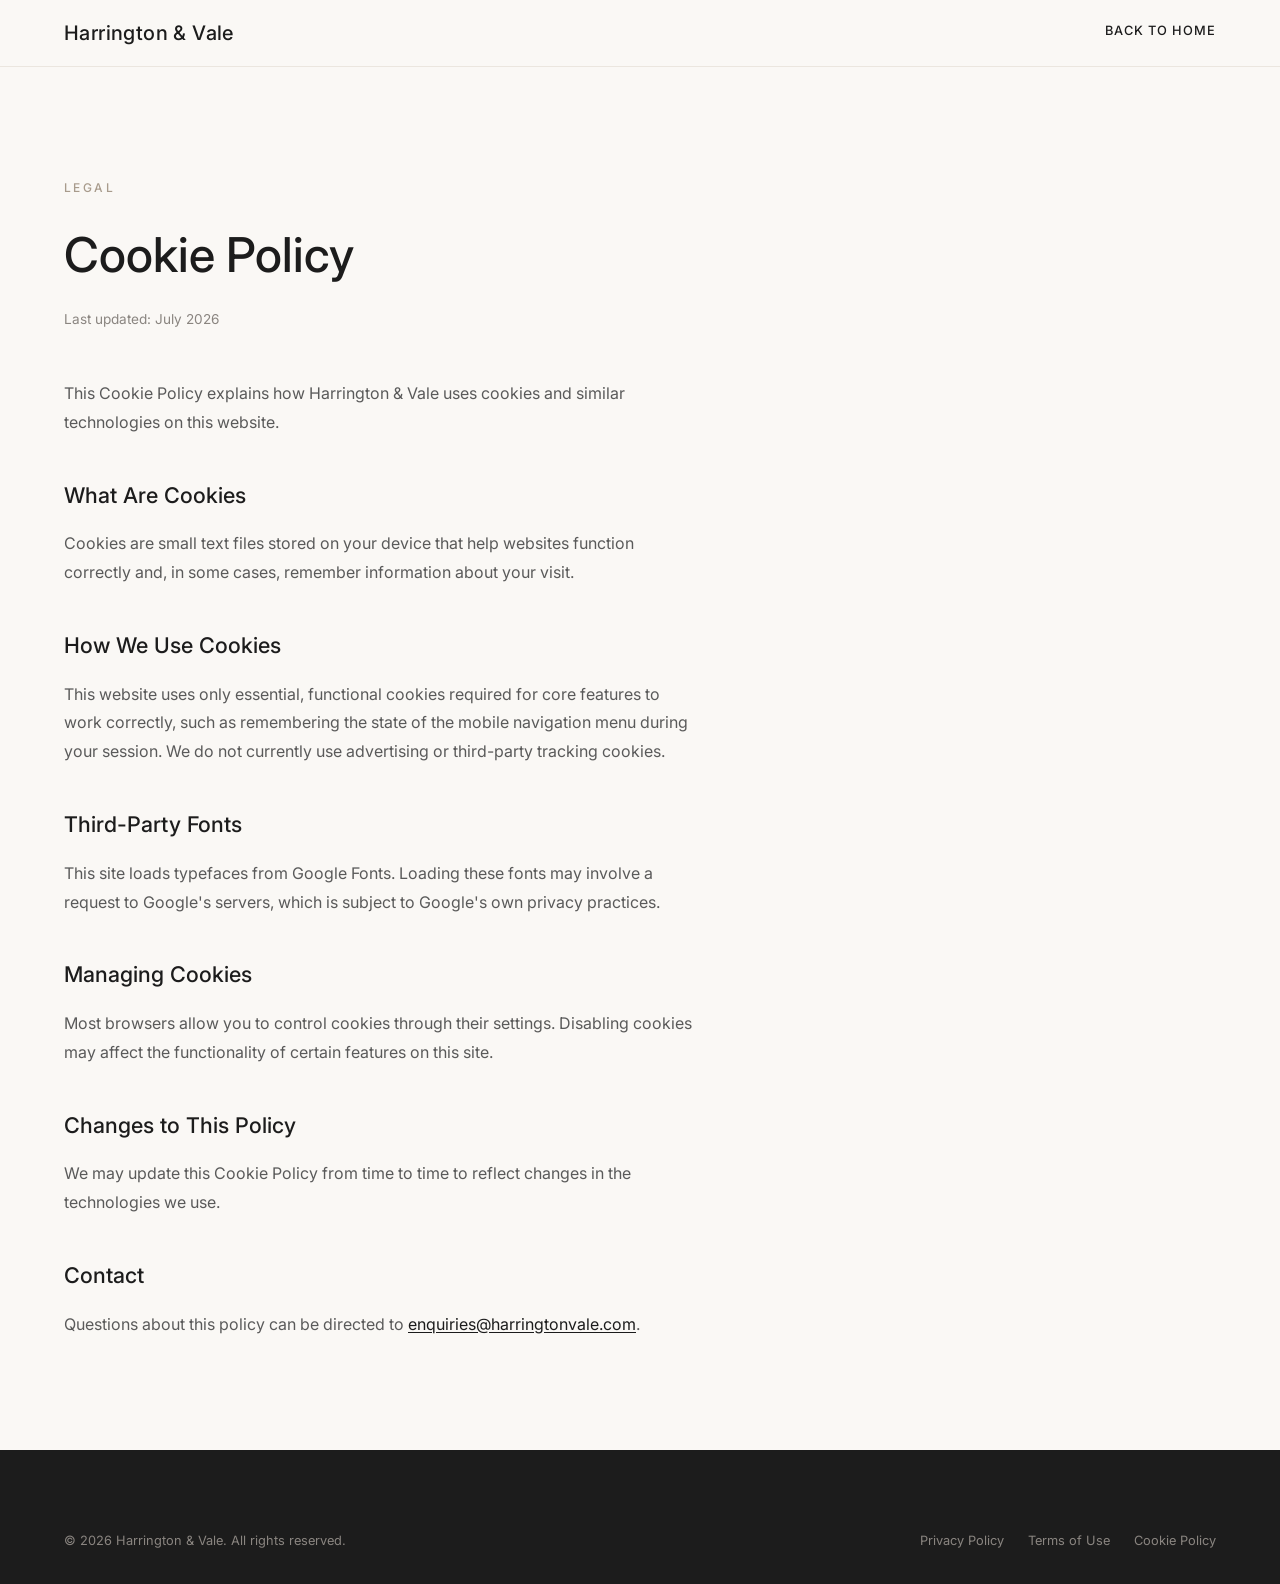
==== commit fb1b3a63: "update" ====
--- a/cookies.html
+++ b/cookies.html
@@ -3,11 +3,11 @@
 <head>
     <meta charset="UTF-8">
     <meta name="viewport" content="width=device-width, initial-scale=1.0">
-    <title>Cookie Policy — Harrington & Vale</title>
+    <title>Cookie Policy | Harrington & Vale</title>
     <meta name="description" content="How Harrington & Vale uses cookies on this website.">
     <link rel="preconnect" href="https://fonts.googleapis.com">
     <link rel="preconnect" href="https://fonts.gstatic.com" crossorigin>
-    <link href="https://fonts.googleapis.com/css2?family=Playfair+Display:ital,wght@0,400;0,500;0,600;0,700;1,400;1,500&family=Inter:wght@300;400;500;600&display=swap" rel="stylesheet">
+    <link href="https://fonts.googleapis.com/css2?family=Inter:wght@300;400;500;600&display=swap" rel="stylesheet">
     <link rel="stylesheet" href="styles.css">
 </head>
 <body>
--- a/styles.css
+++ b/styles.css
@@ -1,5 +1,5 @@
 /* ============================================
-   HARRINGTON & VALE — STYLESHEET
+   HARRINGTON & VALE - STYLESHEET
    ============================================ */
 
 /* ---- CSS Variables ---- */
@@ -17,8 +17,6 @@
     --color-accent-muted: #C4B8A8;
     --color-border: #E0DAD2;
     --color-border-light: #EBE6DF;
-
-    --font-serif: 'Playfair Display', Georgia, 'Times New Roman', serif;
     --font-sans: 'Inter', -apple-system, BlinkMacSystemFont, 'Segoe UI', Roboto, sans-serif;
 
     --transition-fast: 0.2s ease;
@@ -138,9 +136,10 @@
 }
 
 .section-title {
-    font-family: var(--font-serif);
+    font-family: var(--font-sans);
     font-size: clamp(2rem, 4vw, 3rem);
-    font-weight: 400;
+    font-weight: 500;
+    letter-spacing: -0.02em;
     line-height: 1.2;
     color: var(--color-charcoal);
 }
@@ -244,7 +243,7 @@
 }
 
 .wordmark {
-    font-family: var(--font-serif);
+    font-family: var(--font-sans);
     font-size: 1.25rem;
     font-weight: 500;
     color: var(--color-warm-white);
@@ -394,12 +393,7 @@
 .hero-overlay {
     position: absolute;
     inset: 0;
-    background: linear-gradient(
-        to right,
-        rgba(28, 28, 28, 0.75) 0%,
-        rgba(28, 28, 28, 0.5) 50%,
-        rgba(28, 28, 28, 0.3) 100%
-    );
+    background: rgba(28, 28, 28, 0.55);
 }
 
 .hero-content {
@@ -422,18 +416,14 @@
 }
 
 .hero-headline {
-    font-family: var(--font-serif);
-    font-size: clamp(2.5rem, 6vw, 5rem);
-    font-weight: 400;
-    line-height: 1.1;
+    font-family: var(--font-sans);
+    font-size: clamp(2.1rem, 5vw, 3.75rem);
+    font-weight: 500;
+    letter-spacing: -0.02em;
+    line-height: 1.15;
     color: var(--color-warm-white);
-    max-width: 800px;
+    max-width: 860px;
     margin-bottom: 1.5rem;
-}
-
-.hero-headline em {
-    font-style: italic;
-    color: var(--color-accent-muted);
 }
 
 .hero-subtext {
@@ -475,9 +465,9 @@
     position: absolute;
     top: -2.5rem;
     left: -0.5rem;
-    font-family: var(--font-serif);
+    font-family: var(--font-sans);
     font-size: 9rem;
-    font-weight: 400;
+    font-weight: 500;
     color: var(--color-charcoal);
     opacity: 0.045;
     line-height: 1;
@@ -486,9 +476,9 @@
 }
 
 .statement-headline {
-    font-family: var(--font-serif);
+    font-family: var(--font-sans);
     font-size: clamp(2rem, 4vw, 3.5rem);
-    font-weight: 400;
+    font-weight: 500;
     line-height: 1.2;
     color: var(--color-charcoal);
     margin-bottom: 2rem;
@@ -563,7 +553,7 @@
 }
 
 .practice-number {
-    font-family: var(--font-serif);
+    font-family: var(--font-sans);
     font-size: 0.9rem;
     font-weight: 500;
     color: var(--color-light-text);
@@ -571,9 +561,9 @@
 }
 
 .practice-content h3 {
-    font-family: var(--font-serif);
+    font-family: var(--font-sans);
     font-size: 1.5rem;
-    font-weight: 400;
+    font-weight: 500;
     color: var(--color-charcoal);
     margin-bottom: 0.5rem;
     transition: color var(--transition-medium);
@@ -654,10 +644,9 @@
 
 .principle-letter {
     display: block;
-    font-family: var(--font-serif);
-    font-style: italic;
+    font-family: var(--font-sans);
     font-size: clamp(3.5rem, 6vw, 5.5rem);
-    font-weight: 400;
+    font-weight: 500;
     color: var(--color-accent-muted);
     line-height: 1;
     margin-bottom: 1.5rem;
@@ -665,9 +654,9 @@
 }
 
 .principle h3 {
-    font-family: var(--font-serif);
+    font-family: var(--font-sans);
     font-size: 1.5rem;
-    font-weight: 400;
+    font-weight: 500;
     color: var(--color-warm-white);
     margin-bottom: 1rem;
 }
@@ -723,7 +712,7 @@
     content: '';
     position: absolute;
     inset: 0;
-    background: linear-gradient(to top, rgba(28,28,28,0.15), transparent 50%);
+    background: rgba(28, 28, 28, 0.12);
     opacity: 0;
     transition: opacity var(--transition-medium);
 }
@@ -746,7 +735,7 @@
 }
 
 .attorney-info h3 {
-    font-family: var(--font-serif);
+    font-family: var(--font-sans);
     font-size: 1.25rem;
     font-weight: 500;
     color: var(--color-charcoal);
@@ -831,9 +820,9 @@
 }
 
 .matter h3 {
-    font-family: var(--font-serif);
+    font-family: var(--font-sans);
     font-size: 1.35rem;
-    font-weight: 400;
+    font-weight: 500;
     color: var(--color-charcoal);
     margin-bottom: 1rem;
     line-height: 1.3;
@@ -912,7 +901,7 @@
 }
 
 .insight-content h3 {
-    font-family: var(--font-serif);
+    font-family: var(--font-sans);
     font-size: 1.15rem;
     font-weight: 500;
     color: var(--color-charcoal);
@@ -973,93 +962,6 @@
     .insight-content {
         padding: 1.5rem;
     }
-}
-
-/* ============================================
-   TESTIMONIALS
-   ============================================ */
-.testimonials {
-    padding: 8rem 0;
-    background: var(--color-stone);
-}
-
-.testimonials-slider {
-    max-width: 800px;
-    margin: 0 auto;
-    text-align: center;
-}
-
-.testimonials-track {
-    position: relative;
-    min-height: 280px;
-}
-
-.testimonial {
-    position: absolute;
-    top: 0;
-    left: 0;
-    width: 100%;
-    opacity: 0;
-    transform: translateX(30px);
-    transition: all var(--transition-slow);
-    pointer-events: none;
-}
-
-.testimonial.active {
-    opacity: 1;
-    transform: translateX(0);
-    pointer-events: all;
-}
-
-.testimonial blockquote {
-    font-family: var(--font-serif);
-    font-size: clamp(1.25rem, 3vw, 1.75rem);
-    font-weight: 400;
-    font-style: italic;
-    line-height: 1.5;
-    color: var(--color-charcoal);
-    margin-bottom: 2rem;
-}
-
-.testimonial cite {
-    display: flex;
-    flex-direction: column;
-    gap: 0.25rem;
-    font-style: normal;
-}
-
-.testimonial-name {
-    font-family: var(--font-sans);
-    font-size: 0.9rem;
-    font-weight: 500;
-    color: var(--color-charcoal);
-    letter-spacing: 0.02em;
-}
-
-.testimonial-role {
-    font-size: 0.85rem;
-    color: var(--color-medium);
-}
-
-.testimonials-nav {
-    display: flex;
-    justify-content: center;
-    gap: 0.75rem;
-    margin-top: 3rem;
-}
-
-.testimonial-dot {
-    width: 8px;
-    height: 8px;
-    border-radius: 50%;
-    background: var(--color-taupe);
-    transition: all var(--transition-medium);
-    cursor: pointer;
-}
-
-.testimonial-dot.active {
-    background: var(--color-charcoal);
-    transform: scale(1.2);
 }
 
 /* ============================================
@@ -1109,9 +1011,9 @@
 }
 
 .office-details h3 {
-    font-family: var(--font-serif);
+    font-family: var(--font-sans);
     font-size: 1.35rem;
-    font-weight: 400;
+    font-weight: 500;
     color: var(--color-charcoal);
     margin-bottom: 1rem;
 }
@@ -1159,9 +1061,9 @@
 }
 
 .contact-info h2 {
-    font-family: var(--font-serif);
+    font-family: var(--font-sans);
     font-size: clamp(2rem, 4vw, 3rem);
-    font-weight: 400;
+    font-weight: 500;
     color: var(--color-charcoal);
     margin-bottom: 1.5rem;
     line-height: 1.2;
@@ -1358,7 +1260,7 @@
 }
 
 .footer-wordmark {
-    font-family: var(--font-serif);
+    font-family: var(--font-sans);
     font-size: 1.5rem;
     font-weight: 500;
     color: var(--color-warm-white);
@@ -1527,7 +1429,7 @@
 }
 
 .article-modal-title {
-    font-family: var(--font-serif);
+    font-family: var(--font-sans);
     font-size: clamp(1.5rem, 3vw, 2rem);
     font-weight: 500;
     color: var(--color-charcoal);
@@ -1566,9 +1468,9 @@
 }
 
 .legal-title {
-    font-family: var(--font-serif);
+    font-family: var(--font-sans);
     font-size: clamp(2rem, 4vw, 3rem);
-    font-weight: 400;
+    font-weight: 500;
     color: var(--color-charcoal);
     margin-bottom: 0.75rem;
 }
@@ -1580,7 +1482,7 @@
 }
 
 .legal-body h2 {
-    font-family: var(--font-serif);
+    font-family: var(--font-sans);
     font-size: 1.35rem;
     font-weight: 500;
     color: var(--color-charcoal);
